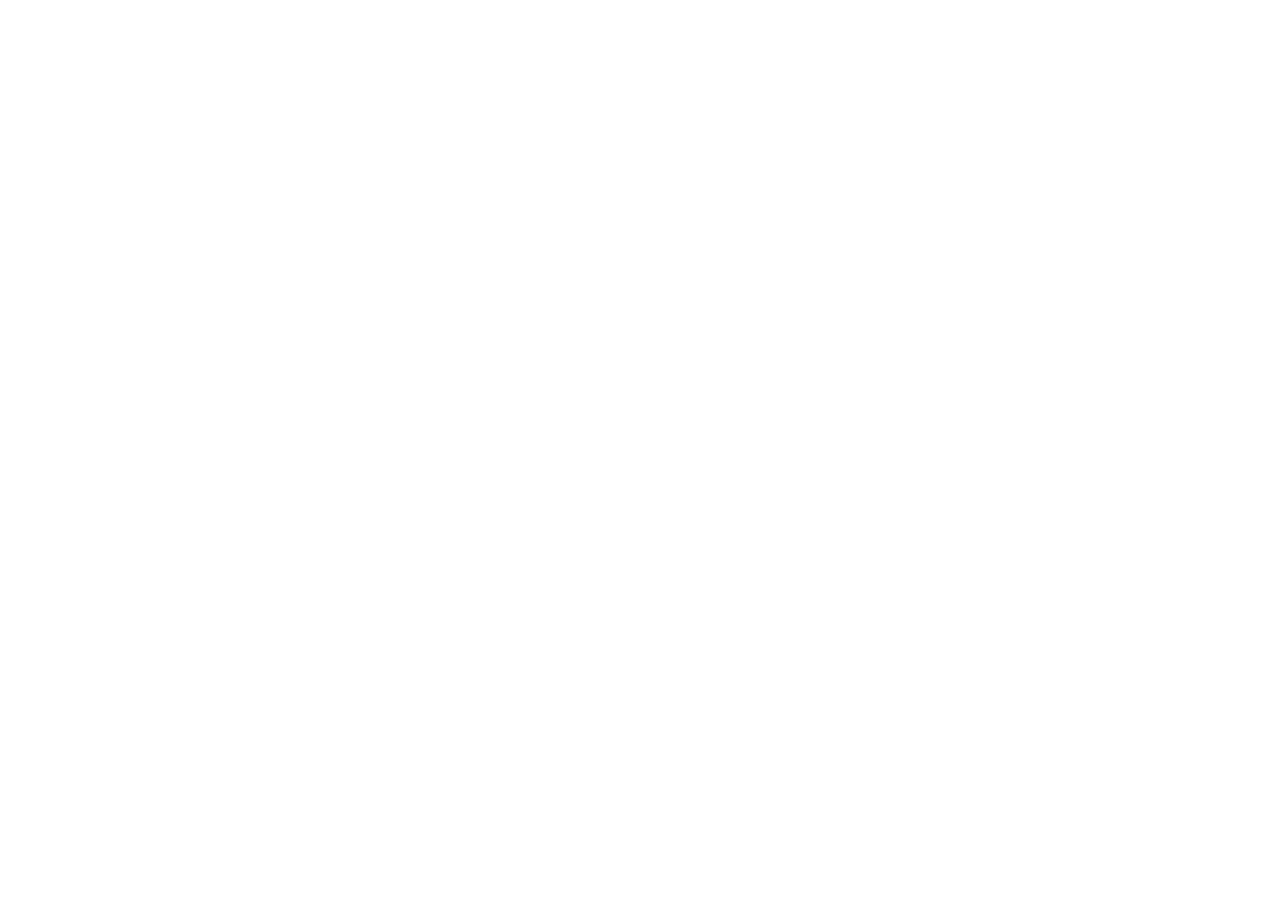
==== index.html @ 4414173d "Updates" ====
<!DOCTYPE html>
<html lang="en">
  <head>
    <meta charset="UTF-8" />
    <link rel="icon" type="image/svg+xml" href="/dealping/favicon.svg" />
    <meta name="viewport" content="width=device-width, initial-scale=1.0" />
    <title>DealPing — Instant deal alerts</title>
    <!-- Google Analytics 4 -->
    <script async src="https://www.googletagmanager.com/gtag/js?id=G-STQ1G55RMS"></script>
    <script>
      window.dataLayer = window.dataLayer || [];
      function gtag(){dataLayer.push(arguments);}
      gtag('js', new Date());
      gtag('config', 'G-STQ1G55RMS');
    </script>
    <meta
      name="description"
      content="DealPing sends instant alerts when new deals match your keywords. Built for Australia."
    />
    <!-- Open Graph -->
    <meta property="og:title" content="DealPing — Instant deal alerts" />
    <meta
      property="og:description"
      content="Set keywords. Get instant notifications when new deals match. Built for Australia."
    />
    <meta property="og:type" content="website" />
    <meta name="theme-color" content="#2563EB" />
    <!-- GitHub Pages SPA redirect handler -->
    <script type="text/javascript">
      // Single Page Apps for GitHub Pages
      // MIT License - https://github.com/rafgraph/spa-github-pages
      (function (l) {
        if (l.search[1] === '/') {
          var decoded = l.search
            .slice(1)
            .split('&')
            .map(function (s) {
              return s.replace(/~and~/g, '&');
            })
            .join('?');
          window.history.replaceState(
            null,
            null,
            l.pathname.slice(0, -1) + decoded + l.hash
          );
        }
      })(window.location);
    </script>
    <script type="module" crossorigin src="/dealping/assets/index-DiA1XBRX.js"></script>
    <link rel="stylesheet" crossorigin href="/dealping/assets/index-iq5Jp755.css">
  </head>
  <body>
    <div id="root"></div>
  </body>
</html>
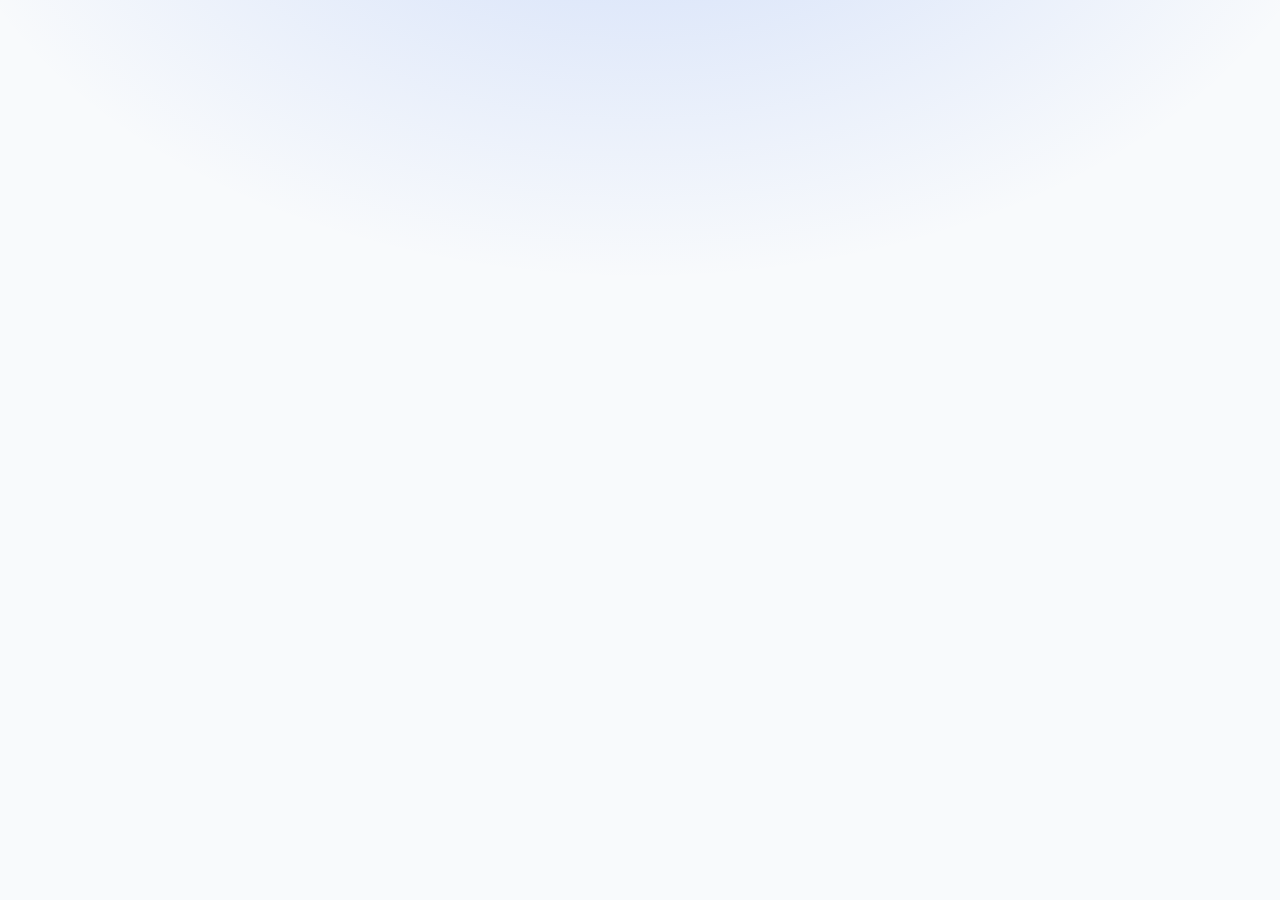
==== commit 6ea0e198: "Updates" ====
--- a/index.html
+++ b/index.html
@@ -46,8 +46,8 @@
         }
       })(window.location);
     </script>
-    <script type="module" crossorigin src="/dealping/assets/index-DiA1XBRX.js"></script>
-    <link rel="stylesheet" crossorigin href="/dealping/assets/index-iq5Jp755.css">
+    <script type="module" crossorigin src="/assets/index-DiA1XBRX.js"></script>
+    <link rel="stylesheet" crossorigin href="/assets/index-iq5Jp755.css">
   </head>
   <body>
     <div id="root"></div>
--- a/assets/index-iq5Jp755.css
+++ b/assets/index-iq5Jp755.css
@@ -0,0 +1 @@
+:root{--bg: #f8fafc;--card: #ffffff;--text: #111827;--muted: #64748b;--border: #e2e8f0;--primary: #2563eb;--primary2: #1d4ed8;--primary-dark: #1e40af;--radius: 16px;--shadow: 0 10px 30px rgba(2, 6, 23, .08);--max: 1040px}*{box-sizing:border-box}html,body{height:100%;margin:0}body{font-family:ui-sans-serif,system-ui,-apple-system,Segoe UI,Roboto,Inter,Helvetica Neue,Arial,Noto Sans,"Apple Color Emoji","Segoe UI Emoji",sans-serif;color:var(--text);background:radial-gradient(1200px 800px at 50% -200px,rgba(37,99,235,.2),transparent 60%),var(--bg);line-height:1.5}#root{min-height:100%}a{color:inherit;text-decoration:none}a:hover{text-decoration:underline}.container{max-width:var(--max);margin:0 auto;padding:24px 20px 64px}header{display:flex;align-items:center;justify-content:space-between;gap:16px;padding:8px 0 24px}.brand{display:flex;align-items:center;gap:12px;min-width:0}.logo{width:40px;height:40px;border-radius:12px;background:linear-gradient(135deg,var(--primary),var(--primary2));box-shadow:0 8px 20px #2563eb40;display:grid;place-items:center;flex:0 0 auto}.logo svg{width:22px;height:22px}.brand-name{font-weight:700;letter-spacing:-.02em;font-size:18px;white-space:nowrap}nav{display:flex;gap:14px;color:var(--muted);font-size:14px}.hero{display:grid;grid-template-columns:1.2fr .8fr;gap:28px;align-items:center;margin-top:8px}.headline{font-size:clamp(32px,5vw,48px);line-height:1.05;letter-spacing:-.03em;margin:0 0 12px}.subhead{margin:0 0 18px;color:var(--muted);font-size:16px;line-height:1.6;max-width:60ch}.pill-row{display:flex;flex-wrap:wrap;gap:10px;margin:0 0 18px}.pill{display:inline-flex;align-items:center;gap:8px;padding:8px 12px;border-radius:999px;background:#2563eb1a;border:1px solid rgba(37,99,235,.18);color:var(--primary-dark);font-size:13px;font-weight:600}.cta{display:flex;flex-wrap:wrap;gap:12px;align-items:center;margin-top:10px}.store-badge{display:inline-flex;align-items:center;justify-content:center;border-radius:12px;border:1px solid var(--border);background:var(--card);padding:10px 12px;box-shadow:0 6px 16px #0206170f;transition:opacity .2s,transform .2s}.store-badge:hover{opacity:.9;transform:scale(.98);text-decoration:none}.store-badge img{height:40px;width:auto;display:block}.store-badge.coming-soon{position:relative;cursor:default;pointer-events:none}.store-badge.beta-signup{position:relative;cursor:pointer}.coming-soon-label{position:absolute;top:50%;left:50%;transform:translate(-50%,-50%);background:#000000bf;color:#fff;font-size:11px;font-weight:600;padding:4px 10px;border-radius:6px;white-space:nowrap;letter-spacing:.02em}.note{color:var(--muted);font-size:13px;line-height:1.5;margin-top:10px}.preview{background:var(--card);border:1px solid var(--border);border-radius:var(--radius);box-shadow:var(--shadow);padding:16px}.preview h3{margin:4px 0 10px;font-size:15px;letter-spacing:-.01em}.preview .mini{border:1px solid var(--border);border-radius:14px;padding:12px;background:linear-gradient(180deg,#2563eb0f,#2563eb05)}.notif{display:grid;grid-template-columns:36px 1fr;gap:10px;align-items:start}.appdot{width:36px;height:36px;border-radius:12px;background:linear-gradient(135deg,var(--primary),var(--primary2));display:grid;place-items:center}.appdot svg{width:18px;height:18px}.notif-title{font-weight:700;font-size:13px;margin:0}.notif-body{margin:3px 0 0;color:var(--muted);font-size:13px;line-height:1.35}section{margin-top:42px}.section-title{margin:0 0 14px;font-size:20px;letter-spacing:-.02em}.grid{display:grid;grid-template-columns:repeat(3,1fr);gap:14px}.card{background:var(--card);border:1px solid var(--border);border-radius:var(--radius);box-shadow:0 8px 24px #0206170f;padding:16px;overflow:hidden}.card h4{margin:0 0 6px;font-size:15px}.card p{margin:0;color:var(--muted);font-size:14px;line-height:1.55}.card img{width:100%;height:180px;object-fit:cover;border-radius:12px;margin-bottom:12px}.icon{width:40px;height:40px;border-radius:14px;background:#2563eb1a;border:1px solid rgba(37,99,235,.16);display:grid;place-items:center;margin-bottom:10px}.icon svg{width:18px;height:18px;fill:none;stroke:var(--primary-dark);stroke-width:2}.how{display:grid;grid-template-columns:1fr 1fr;gap:14px}.step{display:flex;gap:12px;align-items:flex-start}.num{width:28px;height:28px;border-radius:999px;background:#2563eb1f;border:1px solid rgba(37,99,235,.18);display:grid;place-items:center;color:var(--primary-dark);font-weight:800;font-size:13px;flex:0 0 auto}.step p{margin:0;color:var(--muted);line-height:1.6;font-size:14px}footer{margin-top:52px;padding-top:18px;border-top:1px solid var(--border);color:var(--muted);display:grid;grid-template-columns:1fr auto;gap:14px;align-items:center;font-size:14px}.footer-links{display:flex;gap:14px;flex-wrap:wrap;justify-content:flex-end}.small{font-size:12px;color:var(--muted)}.legal-page{max-width:720px;margin:0 auto;padding:24px 20px 64px}.legal-header{text-align:center;margin-bottom:40px}.legal-header h1{font-size:32px;font-weight:700;color:var(--text);margin:0 0 8px}.legal-header h2{font-size:24px;font-weight:600;color:var(--muted);margin:0}.legal-header .date{font-size:14px;color:var(--muted);margin-top:8px}.legal-section{margin-bottom:32px}.legal-section h3{font-size:20px;font-weight:600;color:var(--text);margin:0 0 12px}.legal-section h4{font-size:16px;font-weight:600;color:#334155;margin:16px 0 8px 16px}.legal-section p{font-size:16px;line-height:1.6;color:var(--muted);margin:0 0 8px}.legal-section ul{margin:8px 0 8px 16px;padding-left:20px;color:var(--muted)}.legal-section li{font-size:16px;line-height:1.6;margin-bottom:6px}.legal-section a{color:var(--primary)}@media(max-width:920px){.hero{grid-template-columns:1fr}}@media(max-width:700px){.grid,.how{grid-template-columns:1fr}nav{display:none}.store-badge img{height:38px}footer{grid-template-columns:1fr;text-align:center}.footer-links{justify-content:center}}
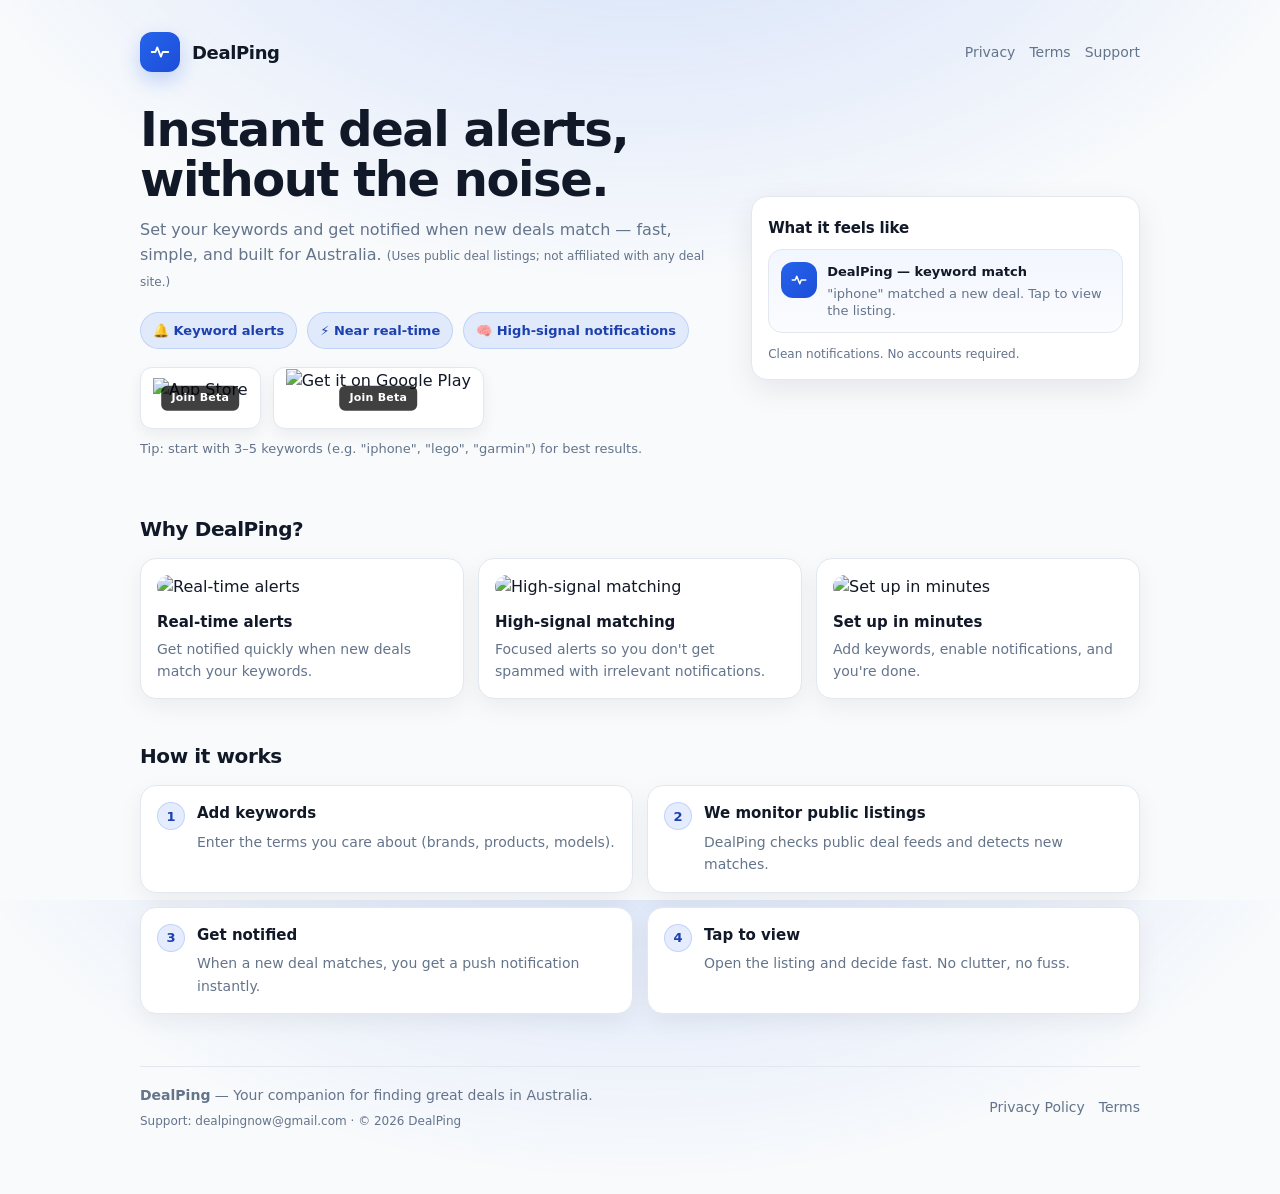
==== commit 3da8d2dd: "Updates" ====
--- a/index.html
+++ b/index.html
@@ -46,7 +46,7 @@
         }
       })(window.location);
     </script>
-    <script type="module" crossorigin src="/assets/index-DiA1XBRX.js"></script>
+    <script type="module" crossorigin src="/assets/index-CLnrk45q.js"></script>
     <link rel="stylesheet" crossorigin href="/assets/index-iq5Jp755.css">
   </head>
   <body>
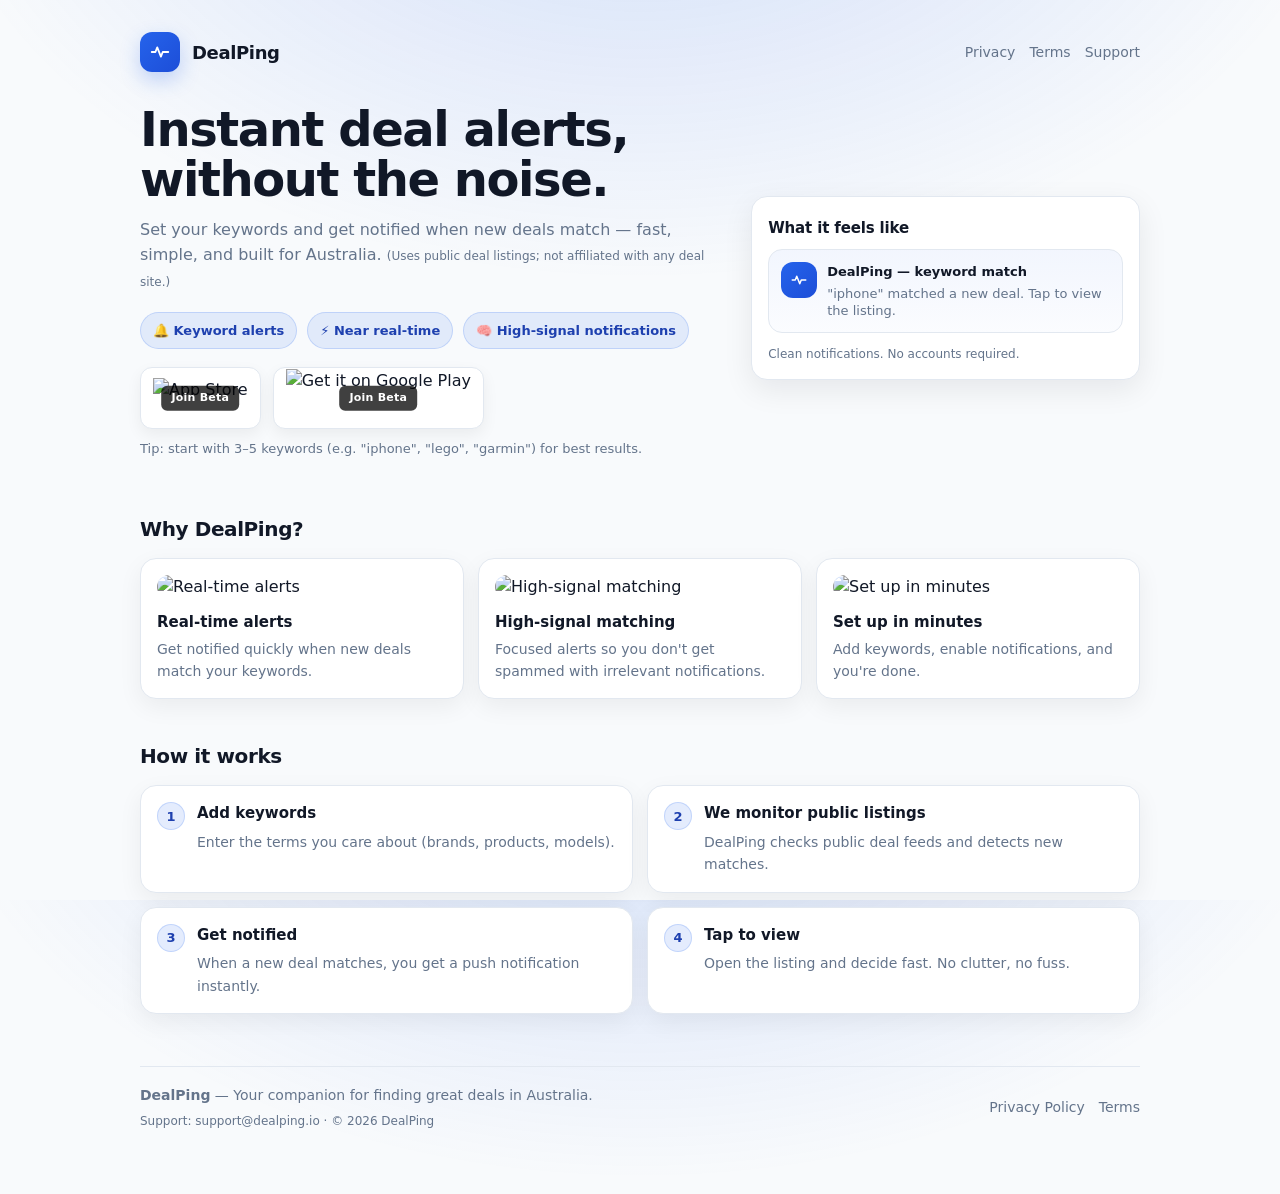
==== commit b046dbdc: "Updates" ====
--- a/index.html
+++ b/index.html
@@ -46,7 +46,7 @@
         }
       })(window.location);
     </script>
-    <script type="module" crossorigin src="/assets/index-CLnrk45q.js"></script>
+    <script type="module" crossorigin src="/assets/index-mhsat-qH.js"></script>
     <link rel="stylesheet" crossorigin href="/assets/index-iq5Jp755.css">
   </head>
   <body>
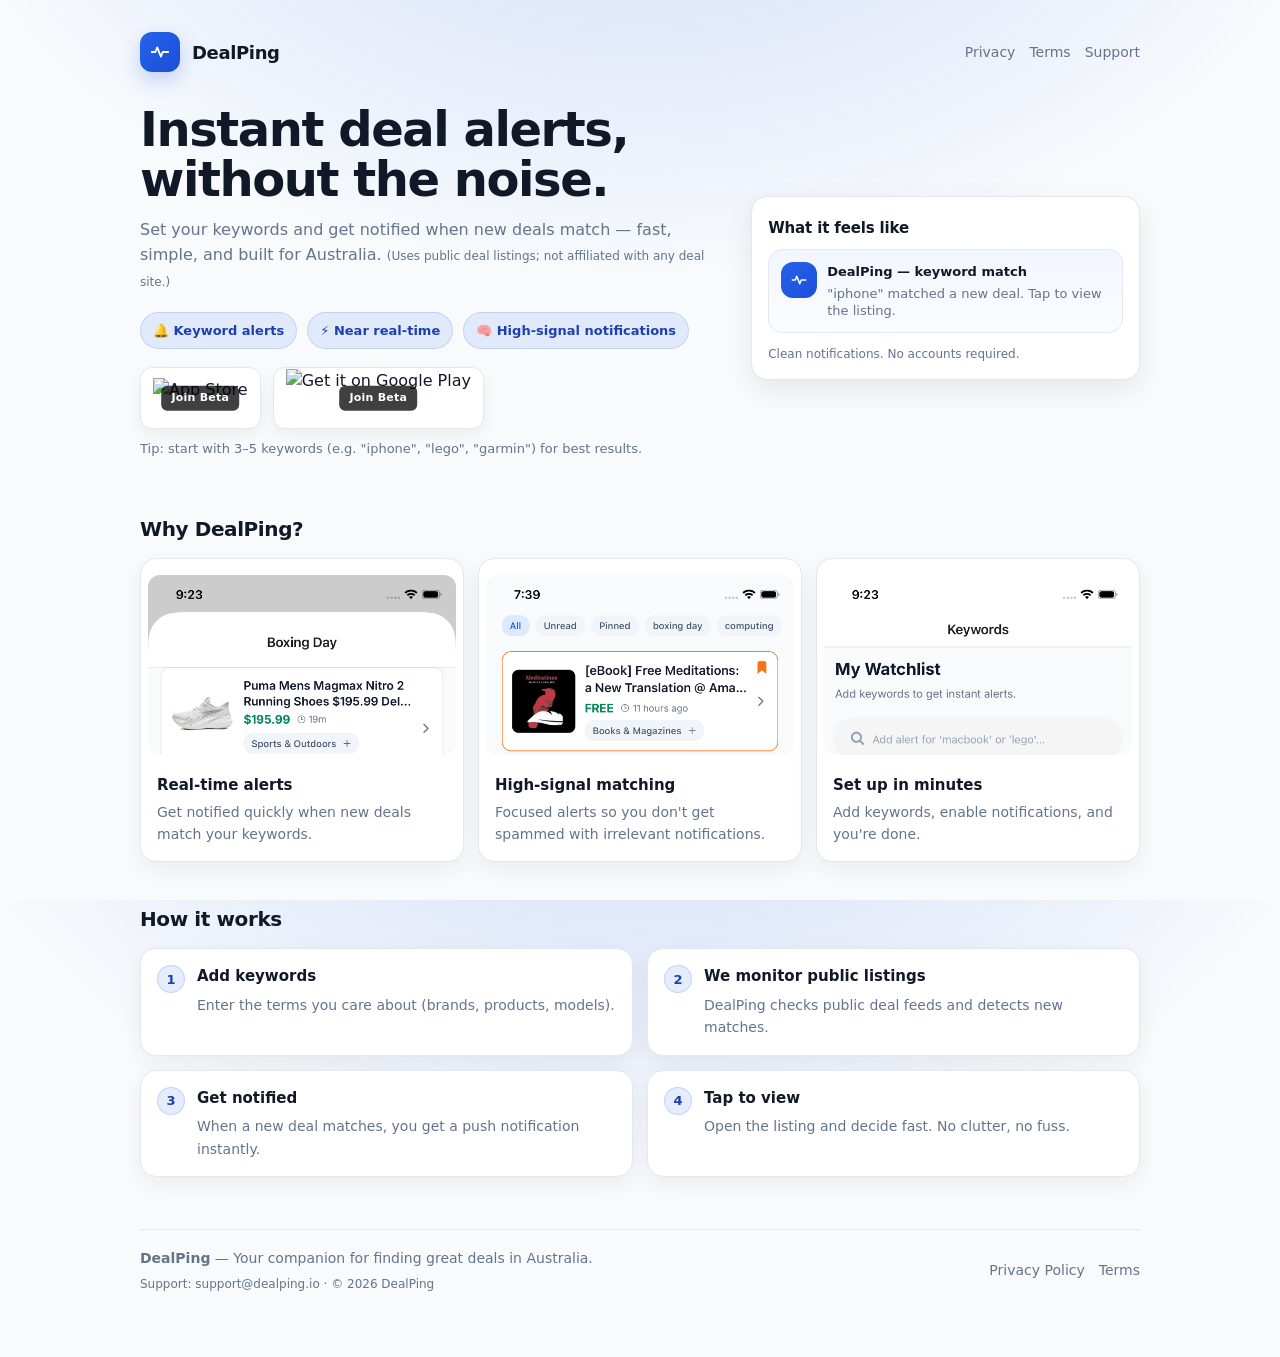
==== commit af27801e: "Updates" ====
--- a/index.html
+++ b/index.html
@@ -46,8 +46,8 @@
         }
       })(window.location);
     </script>
-    <script type="module" crossorigin src="/assets/index-mhsat-qH.js"></script>
-    <link rel="stylesheet" crossorigin href="/assets/index-iq5Jp755.css">
+    <script type="module" crossorigin src="/assets/index-CI1Qhjmy.js"></script>
+    <link rel="stylesheet" crossorigin href="/assets/index-CUsgYOBf.css">
   </head>
   <body>
     <div id="root"></div>
--- a/assets/index-CUsgYOBf.css
+++ b/assets/index-CUsgYOBf.css
@@ -0,0 +1 @@
+:root{--bg: #f8fafc;--card: #ffffff;--text: #111827;--muted: #64748b;--border: #e2e8f0;--primary: #2563eb;--primary2: #1d4ed8;--primary-dark: #1e40af;--radius: 16px;--shadow: 0 10px 30px rgba(2, 6, 23, .08);--max: 1040px}*{box-sizing:border-box}html,body{height:100%;margin:0}body{font-family:ui-sans-serif,system-ui,-apple-system,Segoe UI,Roboto,Inter,Helvetica Neue,Arial,Noto Sans,"Apple Color Emoji","Segoe UI Emoji",sans-serif;color:var(--text);background:radial-gradient(1200px 800px at 50% -200px,rgba(37,99,235,.2),transparent 60%),var(--bg);line-height:1.5}#root{min-height:100%}a{color:inherit;text-decoration:none}a:hover{text-decoration:underline}.container{max-width:var(--max);margin:0 auto;padding:24px 20px 64px}header{display:flex;align-items:center;justify-content:space-between;gap:16px;padding:8px 0 24px}.brand{display:flex;align-items:center;gap:12px;min-width:0}.logo{width:40px;height:40px;border-radius:12px;background:linear-gradient(135deg,var(--primary),var(--primary2));box-shadow:0 8px 20px #2563eb40;display:grid;place-items:center;flex:0 0 auto}.logo svg{width:22px;height:22px}.brand-name{font-weight:700;letter-spacing:-.02em;font-size:18px;white-space:nowrap}nav{display:flex;gap:14px;color:var(--muted);font-size:14px}.hero{display:grid;grid-template-columns:1.2fr .8fr;gap:28px;align-items:center;margin-top:8px}.headline{font-size:clamp(32px,5vw,48px);line-height:1.05;letter-spacing:-.03em;margin:0 0 12px}.subhead{margin:0 0 18px;color:var(--muted);font-size:16px;line-height:1.6;max-width:60ch}.pill-row{display:flex;flex-wrap:wrap;gap:10px;margin:0 0 18px}.pill{display:inline-flex;align-items:center;gap:8px;padding:8px 12px;border-radius:999px;background:#2563eb1a;border:1px solid rgba(37,99,235,.18);color:var(--primary-dark);font-size:13px;font-weight:600}.cta{display:flex;flex-wrap:wrap;gap:12px;align-items:center;margin-top:10px}.store-badge{display:inline-flex;align-items:center;justify-content:center;border-radius:12px;border:1px solid var(--border);background:var(--card);padding:10px 12px;box-shadow:0 6px 16px #0206170f;transition:opacity .2s,transform .2s}.store-badge:hover{opacity:.9;transform:scale(.98);text-decoration:none}.store-badge img{height:40px;width:auto;display:block}.store-badge.coming-soon{position:relative;cursor:default;pointer-events:none}.store-badge.beta-signup{position:relative;cursor:pointer}.coming-soon-label{position:absolute;top:50%;left:50%;transform:translate(-50%,-50%);background:#000000bf;color:#fff;font-size:11px;font-weight:600;padding:4px 10px;border-radius:6px;white-space:nowrap;letter-spacing:.02em}.note{color:var(--muted);font-size:13px;line-height:1.5;margin-top:10px}.preview{background:var(--card);border:1px solid var(--border);border-radius:var(--radius);box-shadow:var(--shadow);padding:16px}.preview h3{margin:4px 0 10px;font-size:15px;letter-spacing:-.01em}.preview .mini{border:1px solid var(--border);border-radius:14px;padding:12px;background:linear-gradient(180deg,#2563eb0f,#2563eb05)}.notif{display:grid;grid-template-columns:36px 1fr;gap:10px;align-items:start}.appdot{width:36px;height:36px;border-radius:12px;background:linear-gradient(135deg,var(--primary),var(--primary2));display:grid;place-items:center}.appdot svg{width:18px;height:18px}.notif-title{font-weight:700;font-size:13px;margin:0}.notif-body{margin:3px 0 0;color:var(--muted);font-size:13px;line-height:1.35}section{margin-top:42px}.section-title{margin:0 0 14px;font-size:20px;letter-spacing:-.02em}.grid{display:grid;grid-template-columns:repeat(3,1fr);gap:14px}.card{background:var(--card);border:1px solid var(--border);border-radius:var(--radius);box-shadow:0 8px 24px #0206170f;padding:16px;overflow:hidden}.card h4{margin:0 0 6px;font-size:15px}.card p{margin:0;color:var(--muted);font-size:14px;line-height:1.55}.card img{width:106%;margin-left:-3%;height:180px;object-fit:cover;object-position:top center;border-radius:12px;margin-bottom:12px}.icon{width:40px;height:40px;border-radius:14px;background:#2563eb1a;border:1px solid rgba(37,99,235,.16);display:grid;place-items:center;margin-bottom:10px}.icon svg{width:18px;height:18px;fill:none;stroke:var(--primary-dark);stroke-width:2}.how{display:grid;grid-template-columns:1fr 1fr;gap:14px}.step{display:flex;gap:12px;align-items:flex-start}.num{width:28px;height:28px;border-radius:999px;background:#2563eb1f;border:1px solid rgba(37,99,235,.18);display:grid;place-items:center;color:var(--primary-dark);font-weight:800;font-size:13px;flex:0 0 auto}.step p{margin:0;color:var(--muted);line-height:1.6;font-size:14px}footer{margin-top:52px;padding-top:18px;border-top:1px solid var(--border);color:var(--muted);display:grid;grid-template-columns:1fr auto;gap:14px;align-items:center;font-size:14px}.footer-links{display:flex;gap:14px;flex-wrap:wrap;justify-content:flex-end}.small{font-size:12px;color:var(--muted)}.legal-page{max-width:720px;margin:0 auto;padding:24px 20px 64px}.legal-header{text-align:center;margin-bottom:40px}.legal-header h1{font-size:32px;font-weight:700;color:var(--text);margin:0 0 8px}.legal-header h2{font-size:24px;font-weight:600;color:var(--muted);margin:0}.legal-header .date{font-size:14px;color:var(--muted);margin-top:8px}.legal-section{margin-bottom:32px}.legal-section h3{font-size:20px;font-weight:600;color:var(--text);margin:0 0 12px}.legal-section h4{font-size:16px;font-weight:600;color:#334155;margin:16px 0 8px 16px}.legal-section p{font-size:16px;line-height:1.6;color:var(--muted);margin:0 0 8px}.legal-section ul{margin:8px 0 8px 16px;padding-left:20px;color:var(--muted)}.legal-section li{font-size:16px;line-height:1.6;margin-bottom:6px}.legal-section a{color:var(--primary)}@media(max-width:920px){.hero{grid-template-columns:1fr}}@media(max-width:700px){.grid,.how{grid-template-columns:1fr}nav{display:none}.store-badge img{height:38px}footer{grid-template-columns:1fr;text-align:center}.footer-links{justify-content:center}}
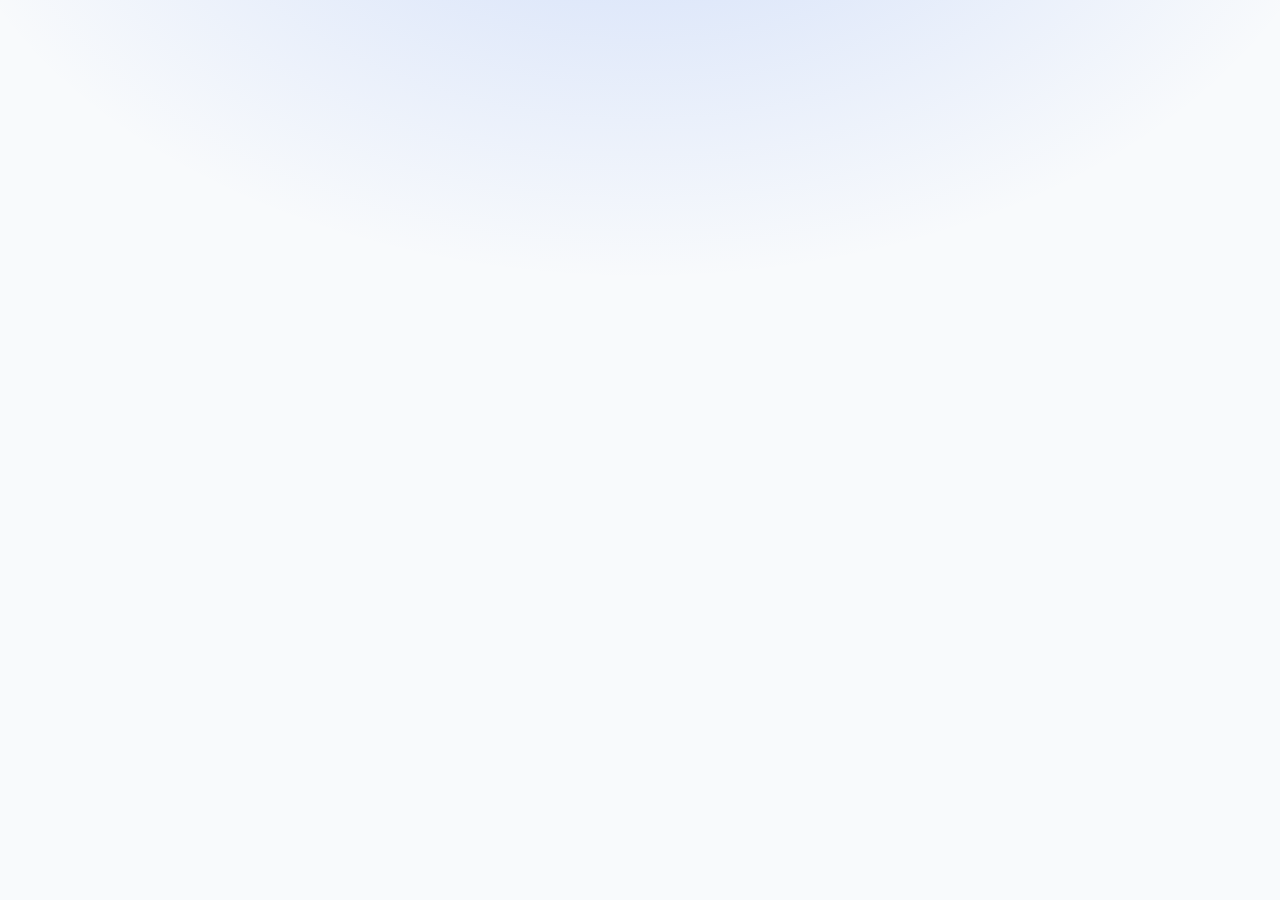
==== commit 014dfeef: "Add files via upload" ====
--- a/index.html
+++ b/index.html
@@ -46,7 +46,7 @@
         }
       })(window.location);
     </script>
-    <script type="module" crossorigin src="/assets/index-CI1Qhjmy.js"></script>
+    <script type="module" crossorigin src="/assets/index-CGozE9Xo.js"></script>
     <link rel="stylesheet" crossorigin href="/assets/index-CUsgYOBf.css">
   </head>
   <body>
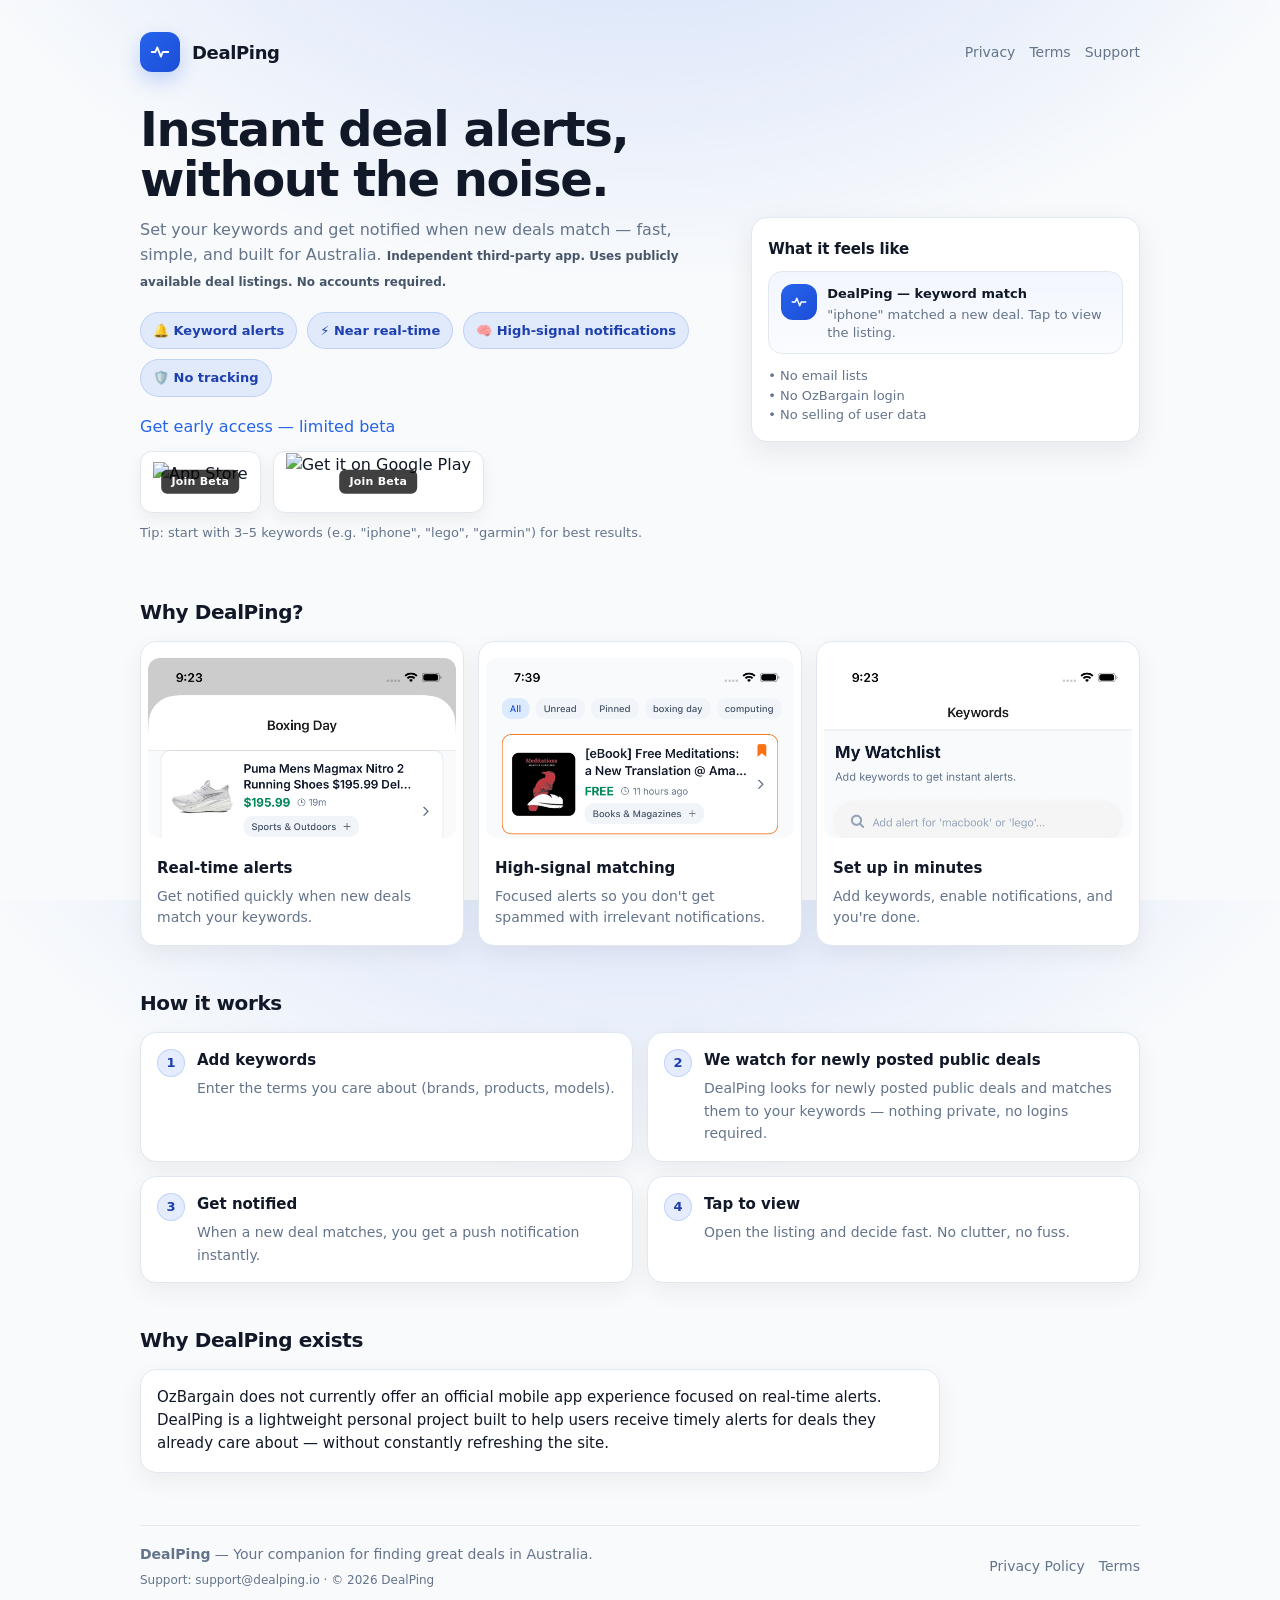
==== commit 2e281e7c: "Add files via upload" ====
--- a/index.html
+++ b/index.html
@@ -6,12 +6,12 @@
     <meta name="viewport" content="width=device-width, initial-scale=1.0" />
     <title>DealPing — Instant deal alerts</title>
     <!-- Google Analytics 4 -->
-    <script async src="https://www.googletagmanager.com/gtag/js?id=G-STQ1G55RMS"></script>
+    <script async src="https://www.googletagmanager.com/gtag/js?id=G-2V0W2NMCN3"></script>
     <script>
       window.dataLayer = window.dataLayer || [];
       function gtag(){dataLayer.push(arguments);}
       gtag('js', new Date());
-      gtag('config', 'G-STQ1G55RMS');
+      gtag('config', 'G-2V0W2NMCN3');
     </script>
     <meta
       name="description"
@@ -46,7 +46,7 @@
         }
       })(window.location);
     </script>
-    <script type="module" crossorigin src="/assets/index-CGozE9Xo.js"></script>
+    <script type="module" crossorigin src="/assets/index-DQaQtIPo.js"></script>
     <link rel="stylesheet" crossorigin href="/assets/index-CUsgYOBf.css">
   </head>
   <body>
